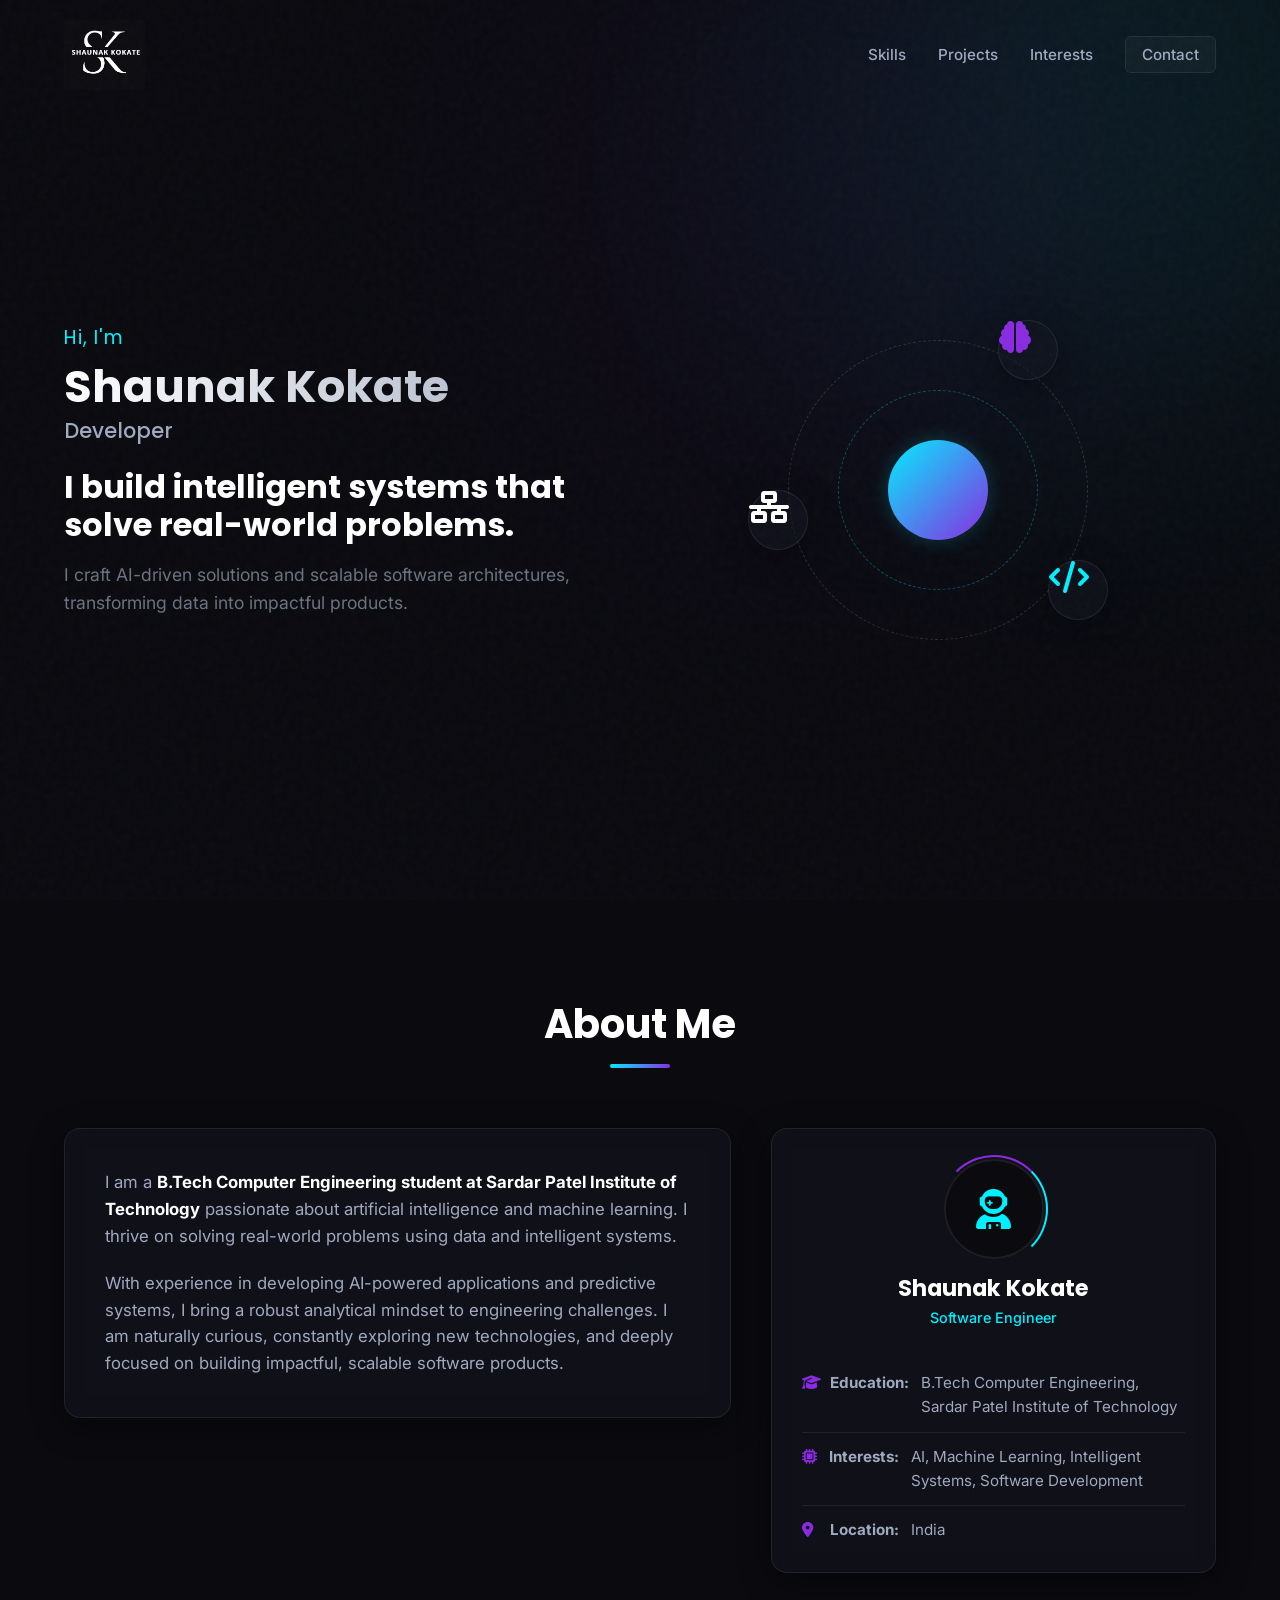
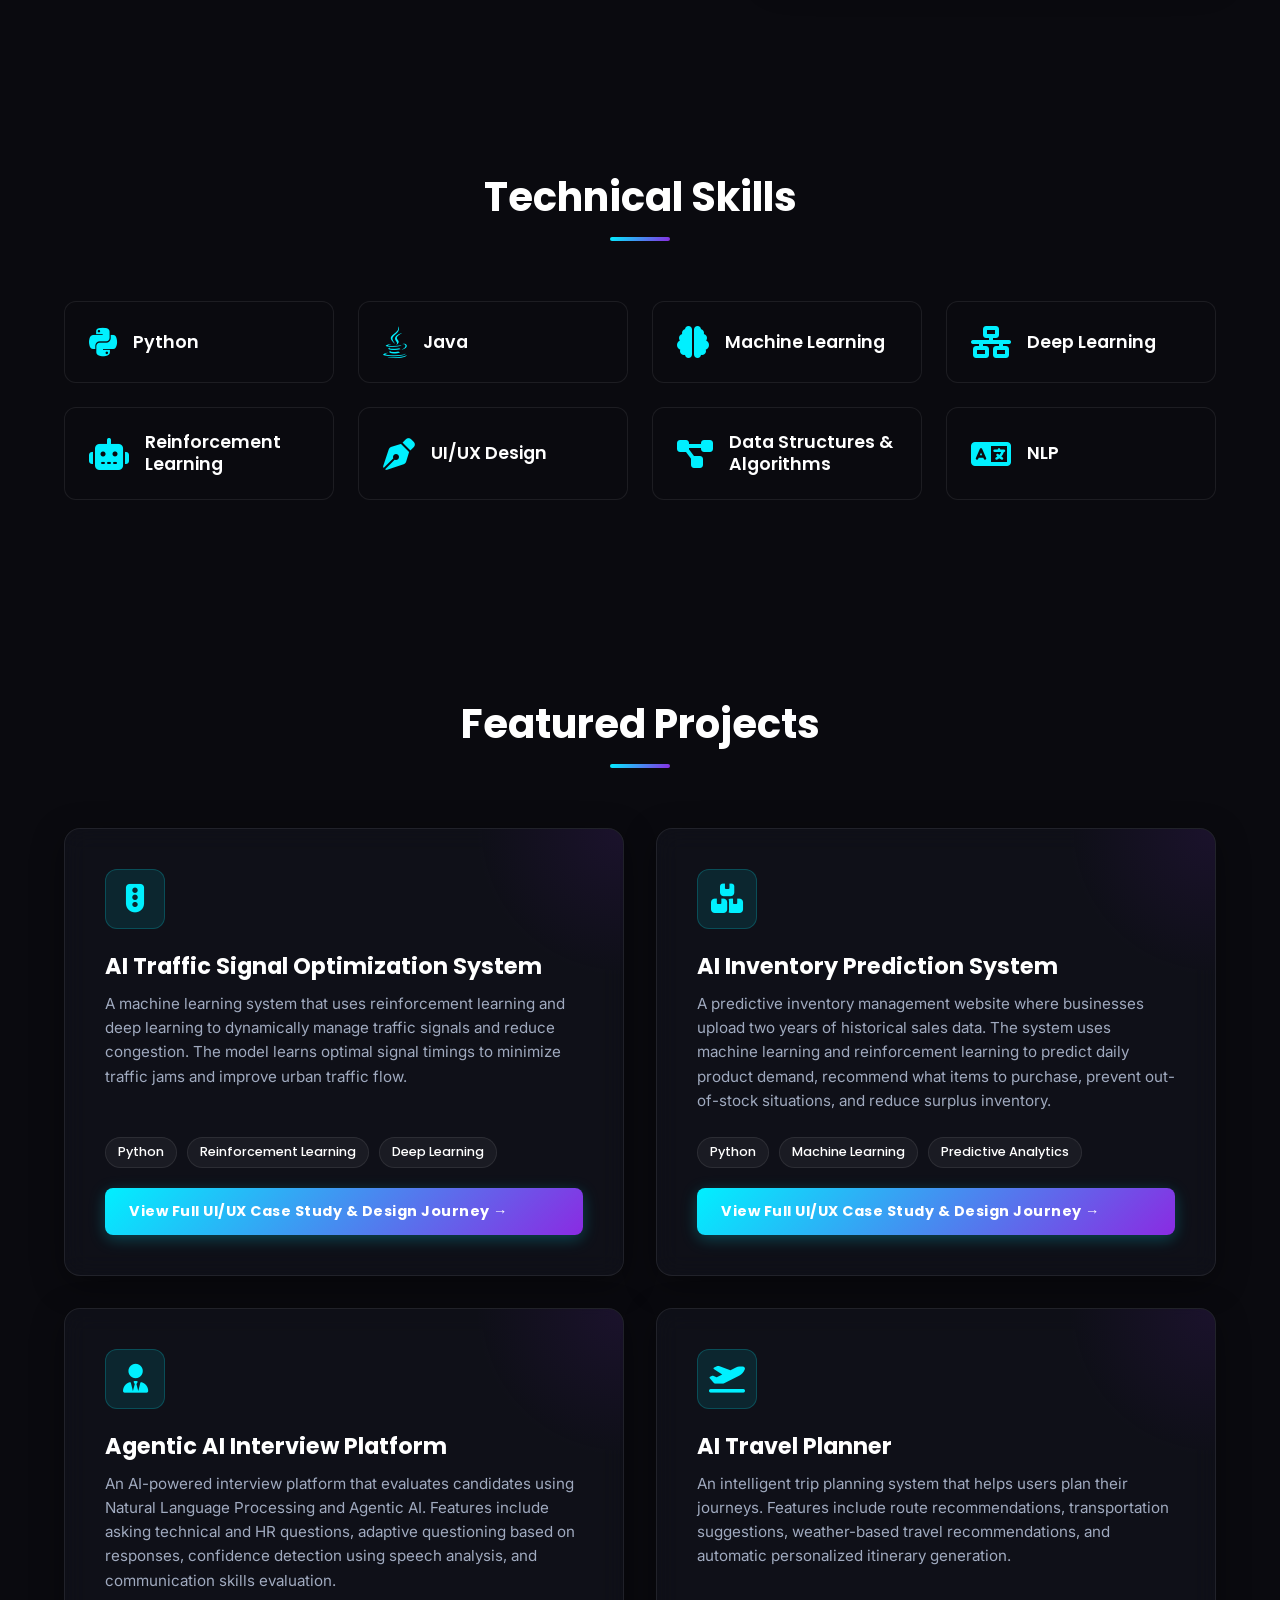
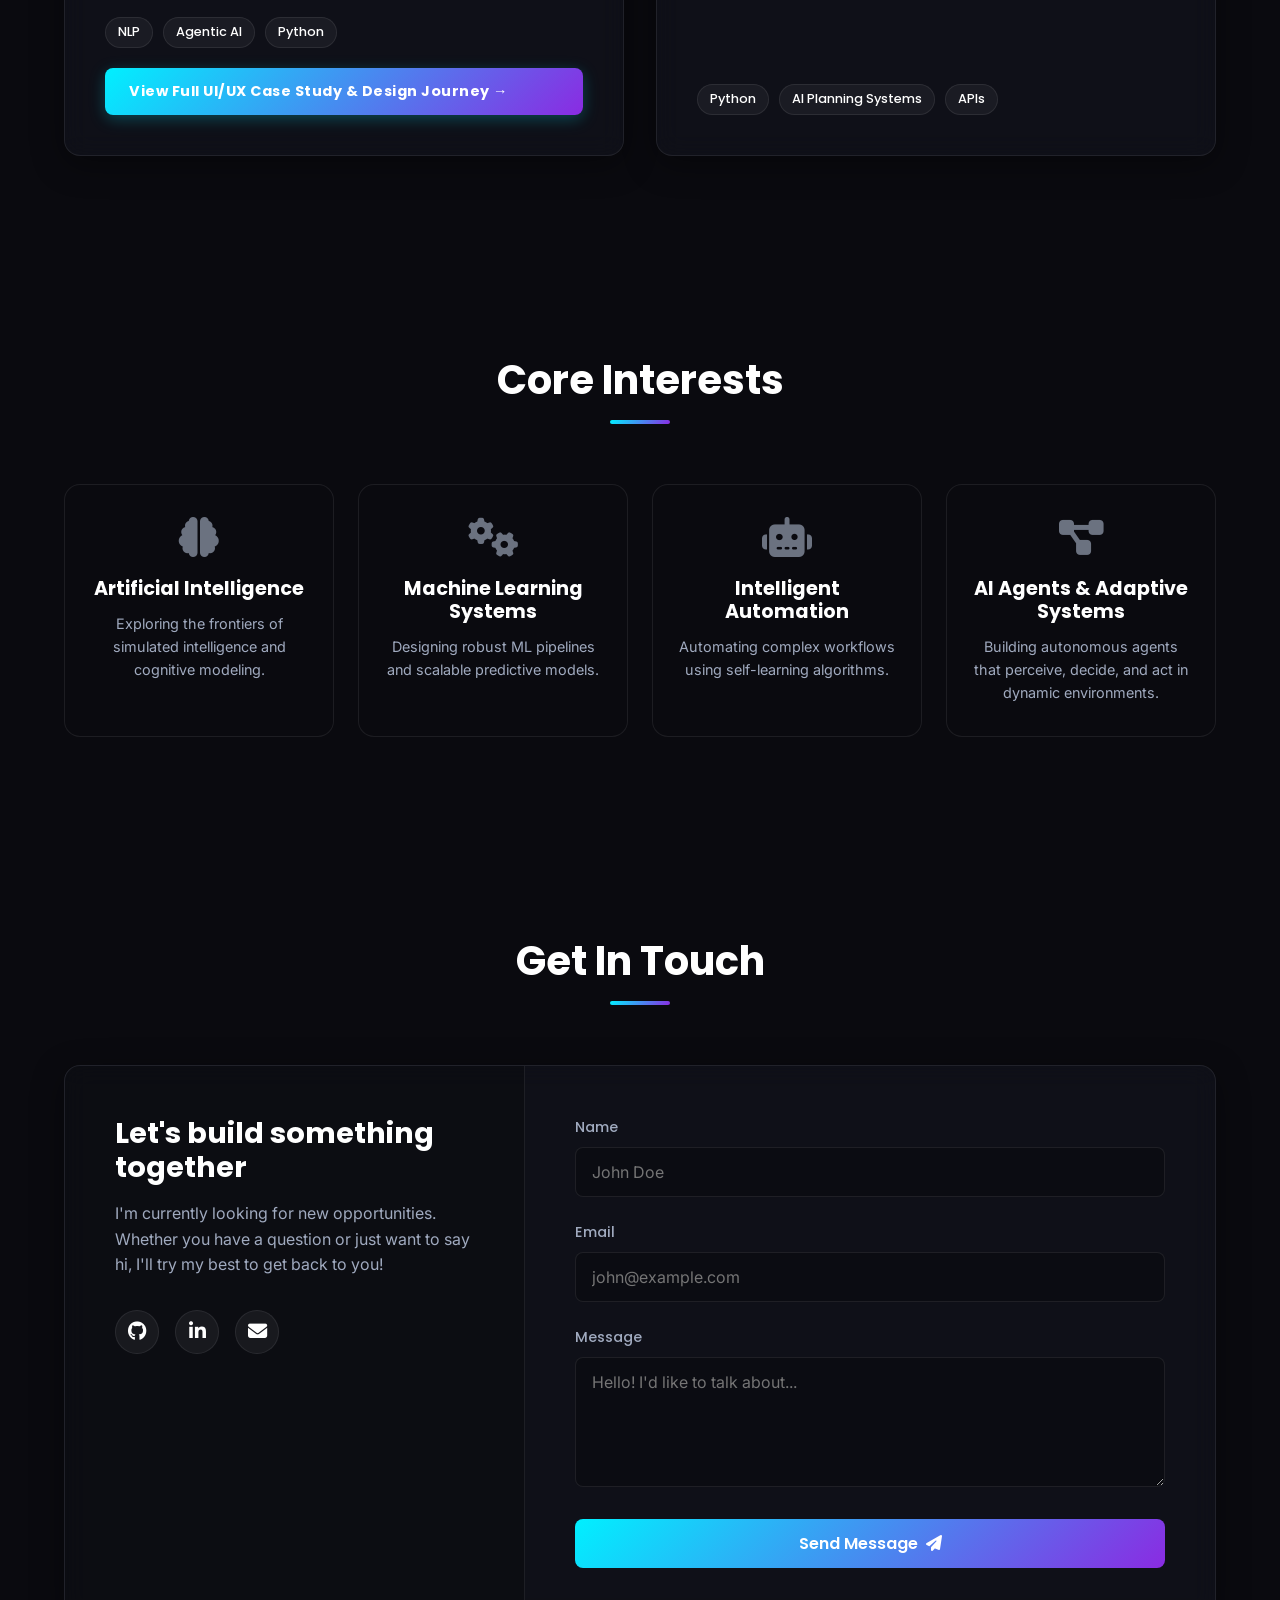
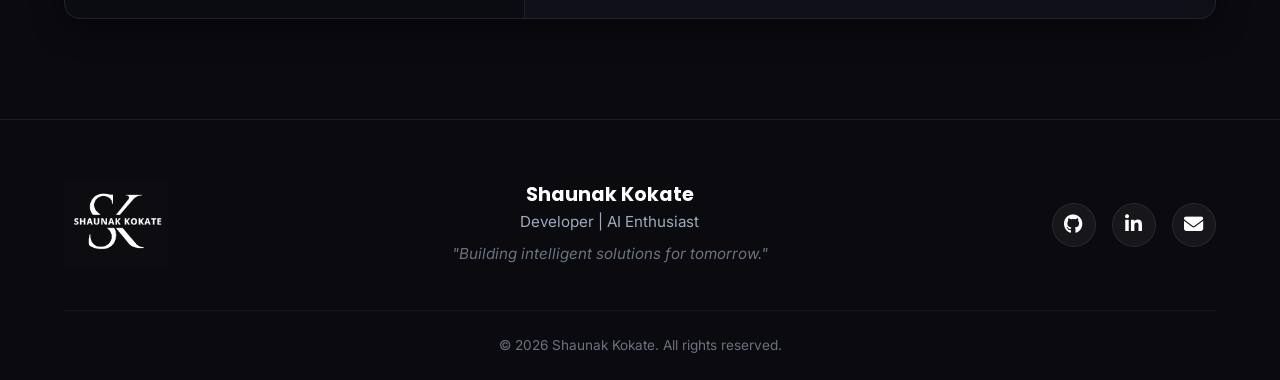
==== index.html @ 21798355 "Add files via upload" ====
<!DOCTYPE html>
<html lang="en">
<head>
    <meta charset="UTF-8">
    <meta name="viewport" content="width=device-width, initial-scale=1.0">
    <title>Home | Shaunak Kokate</title>
    <meta name="description" content="Shaunak Kokate's professional portfolio - Computer Engineering Student, AI Builder, and Software Developer.">
    <link rel="stylesheet" href="style.css">
    
    <!-- Google Fonts -->
    <link rel="preconnect" href="https://fonts.googleapis.com">
    <link rel="preconnect" href="https://fonts.gstatic.com" crossorigin>
    <link href="https://fonts.googleapis.com/css2?family=Inter:wght@300;400;500;600;700&family=Poppins:wght@500;600;700;800&display=swap" rel="stylesheet">
    
    <!-- Font Awesome for Icons -->
    <link rel="stylesheet" href="https://cdnjs.cloudflare.com/ajax/libs/font-awesome/6.4.0/css/all.min.css">
</head>
<body>
    <!-- Background Elements -->
    <div class="glow-bg glow-1"></div>
    <div class="glow-bg glow-2"></div>
    <div class="noise-overlay"></div>

    <!-- Navigation -->
    <nav class="navbar">
        <div class="nav-container">
            <a href="#home" class="logo"><img src="LOGO_FINAL .png" alt="SK Logo" class="nav-logo"></a>
            <ul class="nav-links">
                <li><a href="#skills">Skills</a></li>
                <li><a href="projects.html" data-route="projects">Projects</a></li>
                <li><a href="#interests">Interests</a></li>
                <li><a href="#contact" class="nav-btn">Contact</a></li>
            </ul>
            <div class="hamburger">
                <i class="fas fa-bars"></i>
            </div>
        </div>
    </nav>

    <!-- Main Content -->
    <main>
        <!-- Hero Section -->
        <section id="home" class="hero">
            <div class="container hero-container">
                <div class="hero-content fade-in-up">
                    <p class="greeting">Hi, I'm</p>
                    <h1 class="name">Shaunak Kokate</h1>
                    <h2 class="role">
                        Developer
                    </h2>
                    <h3 class="headline">I build intelligent systems that solve real-world problems.</h3>
                    <p class="tagline">I craft AI-driven solutions and scalable software architectures, transforming data into impactful products.</p>
                </div>
                <div class="hero-graphic fade-in-up" style="animation-delay: 0.2s;">
                    <div class="tech-sphere">
                        <div class="circle circle-1"></div>
                        <div class="circle circle-2"></div>
                        <div class="circle circle-3"></div>
                        <i class="fas fa-brain floating-icon"></i>
                        <i class="fas fa-code floating-icon code-icon"></i>
                        <i class="fas fa-network-wired floating-icon network-icon"></i>
                    </div>
                </div>
            </div>
        </section>

        <!-- About Section -->
        <section id="about" class="about section-padding">
            <div class="container">
                <div class="section-header fade-in-up">
                    <h2 class="section-title">About Me</h2>
                    <div class="underline"></div>
                </div>
                
                <div class="about-content">
                    <div class="bio card-glass fade-in-up">
                        <p>I am a <strong>B.Tech Computer Engineering student at Sardar Patel Institute of Technology</strong> passionate about artificial intelligence and machine learning. I thrive on solving real-world problems using data and intelligent systems.</p>
                        <p>With experience in developing AI-powered applications and predictive systems, I bring a robust analytical mindset to engineering challenges. I am naturally curious, constantly exploring new technologies, and deeply focused on building impactful, scalable software products.</p>
                    </div>
                    
                    <div class="profile-card card-glass fade-in-up" style="animation-delay: 0.2s;">
                        <div class="profile-header">
                            <div class="avatar-placeholder">
                                <i class="fas fa-user-astronaut"></i>
                            </div>
                            <h3>Shaunak Kokate</h3>
                            <p class="sub-text">Software Engineer</p>
                        </div>
                        <ul class="profile-details">
                            <li><i class="fas fa-graduation-cap"></i> <strong>Education:</strong> B.Tech Computer Engineering, Sardar Patel Institute of Technology</li>
                            <li><i class="fas fa-microchip"></i> <strong>Interests:</strong> AI, Machine Learning, Intelligent Systems, Software Development</li>
                            <li><i class="fas fa-map-marker-alt"></i> <strong>Location:</strong> India</li>
                        </ul>
                    </div>
                </div>
            </div>
        </section>

        <!-- Skills Section -->
        <section id="skills" class="skills section-padding">
            <div class="container">
                <div class="section-header fade-in-up">
                    <h2 class="section-title">Technical Skills</h2>
                    <div class="underline"></div>
                </div>

                <div class="skills-grid">
                    <div class="skill-card fade-in-up" style="animation-delay: 0.1s;">
                        <i class="fab fa-python skill-icon"></i>
                        <h4>Python</h4>
                    </div>
                    <div class="skill-card fade-in-up" style="animation-delay: 0.2s;">
                        <i class="fab fa-java skill-icon"></i>
                        <h4>Java</h4>
                    </div>
                    <div class="skill-card fade-in-up" style="animation-delay: 0.3s;">
                        <i class="fas fa-brain skill-icon"></i>
                        <h4>Machine Learning</h4>
                    </div>
                    <div class="skill-card fade-in-up" style="animation-delay: 0.4s;">
                        <i class="fas fa-network-wired skill-icon"></i>
                        <h4>Deep Learning</h4>
                    </div>
                    <div class="skill-card fade-in-up" style="animation-delay: 0.5s;">
                        <i class="fas fa-robot skill-icon"></i>
                        <h4>Reinforcement Learning</h4>
                    </div>
                    <div class="skill-card fade-in-up" style="animation-delay: 0.6s;">
                        <i class="fas fa-pen-nib skill-icon"></i>
                        <h4>UI/UX Design</h4>
                    </div>
                    <div class="skill-card fade-in-up" style="animation-delay: 0.7s;">
                        <i class="fas fa-project-diagram skill-icon"></i>
                        <h4>Data Structures & Algorithms</h4>
                    </div>
                    <div class="skill-card fade-in-up" style="animation-delay: 0.8s;">
                        <i class="fas fa-language skill-icon"></i>
                        <h4>NLP</h4>
                    </div>
                </div>
            </div>
        </section>

        <!-- Projects Section -->
        <section id="projects" class="projects section-padding">
            <div class="container">
                <div class="section-header fade-in-up">
                    <h2 class="section-title">Featured Projects</h2>
                    <div class="underline"></div>
                </div>

                <div class="projects-grid">
                    <!-- Project 1 -->
                    <div class="project-card card-glass fade-in-up">
                        <div class="project-icon">
                            <i class="fas fa-traffic-light"></i>
                        </div>
                        <div class="project-content">
                            <h3>AI Traffic Signal Optimization System</h3>
                            <p>A machine learning system that uses reinforcement learning and deep learning to dynamically manage traffic signals and reduce congestion. The model learns optimal signal timings to minimize traffic jams and improve urban traffic flow.</p>
                            <div class="tech-tags">
                                <span>Python</span>
                                <span>Reinforcement Learning</span>
                                <span>Deep Learning</span>
                            </div>
                            <a href="traffic-case-study.html" class="project-case-study-btn">View Full UI/UX Case Study & Design Journey →</a>
                        </div>
                    </div>

                    <!-- Project 2 -->
                    <div class="project-card card-glass fade-in-up" style="animation-delay: 0.2s;">
                        <div class="project-icon">
                            <i class="fas fa-boxes"></i>
                        </div>
                        <div class="project-content">
                            <h3>AI Inventory Prediction System</h3>
                            <p>A predictive inventory management website where businesses upload two years of historical sales data. The system uses machine learning and reinforcement learning to predict daily product demand, recommend what items to purchase, prevent out-of-stock situations, and reduce surplus inventory.</p>
                            <div class="tech-tags">
                                <span>Python</span>
                                <span>Machine Learning</span>
                                <span>Predictive Analytics</span>
                            </div>
                            <a href="inventory-case-study.html" class="project-case-study-btn">View Full UI/UX Case Study & Design Journey →</a>
                        </div>
                    </div>

                    <!-- Project 3 -->
                    <div class="project-card card-glass fade-in-up">
                        <div class="project-icon">
                            <i class="fas fa-user-tie"></i>
                        </div>
                        <div class="project-content">
                            <h3>Agentic AI Interview Platform</h3>
                            <p>An AI-powered interview platform that evaluates candidates using Natural Language Processing and Agentic AI. Features include asking technical and HR questions, adaptive questioning based on responses, confidence detection using speech analysis, and communication skills evaluation.</p>
                            <div class="tech-tags">
                                <span>NLP</span>
                                <span>Agentic AI</span>
                                <span>Python</span>
                            </div>
                            <a href="interview-case-study.html" class="project-case-study-btn">View Full UI/UX Case Study & Design Journey →</a>
                        </div>
                    </div>

                    <!-- Project 4 -->
                    <div class="project-card card-glass fade-in-up" style="animation-delay: 0.2s;">
                        <div class="project-icon">
                            <i class="fas fa-plane-departure"></i>
                        </div>
                        <div class="project-content">
                            <h3>AI Travel Planner</h3>
                            <p>An intelligent trip planning system that helps users plan their journeys. Features include route recommendations, transportation suggestions, weather-based travel recommendations, and automatic personalized itinerary generation.</p>
                            <div class="tech-tags">
                                <span>Python</span>
                                <span>AI Planning Systems</span>
                                <span>APIs</span>
                            </div>
                        </div>
                    </div>
                </div>
            </div>
        </section>

        <!-- Experience / Interests Section -->
        <section id="interests" class="interests section-padding">
            <div class="container">
                <div class="section-header fade-in-up">
                    <h2 class="section-title">Core Interests</h2>
                    <div class="underline"></div>
                </div>

                <div class="interests-grid">
                    <div class="interest-card fade-in-up">
                        <div class="interest-bg"></div>
                        <i class="fas fa-brain"></i>
                        <h3>Artificial Intelligence</h3>
                        <p>Exploring the frontiers of simulated intelligence and cognitive modeling.</p>
                    </div>
                    <div class="interest-card fade-in-up" style="animation-delay: 0.15s;">
                        <div class="interest-bg"></div>
                        <i class="fas fa-cogs"></i>
                        <h3>Machine Learning Systems</h3>
                        <p>Designing robust ML pipelines and scalable predictive models.</p>
                    </div>
                    <div class="interest-card fade-in-up" style="animation-delay: 0.3s;">
                        <div class="interest-bg"></div>
                        <i class="fas fa-robot"></i>
                        <h3>Intelligent Automation</h3>
                        <p>Automating complex workflows using self-learning algorithms.</p>
                    </div>
                    <div class="interest-card fade-in-up" style="animation-delay: 0.45s;">
                        <div class="interest-bg"></div>
                        <i class="fas fa-project-diagram"></i>
                        <h3>AI Agents & Adaptive Systems</h3>
                        <p>Building autonomous agents that perceive, decide, and act in dynamic environments.</p>
                    </div>
                </div>
            </div>
        </section>

        <!-- Contact Section -->
        <section id="contact" class="contact section-padding">
            <div class="container">
                <div class="section-header fade-in-up">
                    <h2 class="section-title">Get In Touch</h2>
                    <div class="underline"></div>
                </div>

                <div class="contact-container card-glass fade-in-up">
                    <div class="contact-info">
                        <h3>Let's build something together</h3>
                        <p>I'm currently looking for new opportunities. Whether you have a question or just want to say hi, I'll try my best to get back to you!</p>
                        
                        <div class="social-links">
                            <a href="#" target="_blank" class="social-icon" aria-label="GitHub"><i class="fab fa-github"></i></a>
                            <a href="#" target="_blank" class="social-icon" aria-label="LinkedIn"><i class="fab fa-linkedin-in"></i></a>
                            <a href="mailto:contact@example.com" class="social-icon" aria-label="Email"><i class="fas fa-envelope"></i></a>
                        </div>
                    </div>

                    <form class="contact-form" id="contactForm">
                        <div class="form-group">
                            <label for="name">Name</label>
                            <input type="text" id="name" required placeholder="John Doe">
                        </div>
                        <div class="form-group">
                            <label for="email">Email</label>
                            <input type="email" id="email" required placeholder="john@example.com">
                        </div>
                        <div class="form-group">
                            <label for="message">Message</label>
                            <textarea id="message" rows="5" required placeholder="Hello! I'd like to talk about..."></textarea>
                        </div>
                        <button type="submit" class="btn btn-primary submit-btn">
                            <span>Send Message</span>
                            <i class="fas fa-paper-plane"></i>
                        </button>
                    </form>
                </div>
            </div>
        </section>
    </main>

    <!-- Footer -->
    <footer>
        <div class="container footer-container">
            <div class="footer-content">
                <a href="#home" class="logo"><img src="LOGO_FINAL .png" alt="SK Logo" class="footer-logo"></a>
                <div class="footer-info">
                    <h4>Shaunak Kokate</h4>
                    <p>Developer | AI Enthusiast</p>
                    <p class="footer-quote">"Building intelligent solutions for tomorrow."</p>
                </div>
                <div class="social-links">
                    <a href="#" target="_blank" class="social-icon" aria-label="GitHub"><i class="fab fa-github"></i></a>
                    <a href="#" target="_blank" class="social-icon" aria-label="LinkedIn"><i class="fab fa-linkedin-in"></i></a>
                    <a href="mailto:contact@example.com" class="social-icon" aria-label="Email"><i class="fas fa-envelope"></i></a>
                </div>
            </div>
            <div class="footer-bottom">
                <p>&copy; <span id="year"></span> Shaunak Kokate. All rights reserved.</p>
            </div>
        </div>
    </footer>

    <!-- Scripts -->
    <script src="script.js"></script>
</body>
</html>
---- style.css ----
/* ==========================================================================
   CSS Variables & Theme Setup
   ========================================================================== */
:root {
    /* Color Palette - Dark Theme with Electric Blue/Violet Accents */
    --bg-main: #0a0a0f;
    --bg-secondary: #0a0a0f;
    --bg-tertiary: rgba(25, 27, 42, 0.7);
    
    --accent-blue: #00f0ff;
    --accent-violet: #8a2be2;
    --accent-gradient: linear-gradient(135deg, var(--accent-blue), var(--accent-violet));
    
    --text-primary: #ffffff;
    --text-secondary: #a0aabf;
    --text-muted: #6b7280;
    
    --glass-bg: rgba(19, 20, 31, 0.6);
    --glass-border: rgba(255, 255, 255, 0.08);
    
    /* Typography */
    --font-heading: 'Poppins', sans-serif;
    --font-body: 'Inter', sans-serif;
    
    /* Spacing */
    --section-padding: 100px 0;
    
    /* Transitions */
    --transition-fast: 0.2s ease;
    --transition-normal: 0.3s ease;
    --transition-slow: 0.5s ease;
    
    /* Shadows */
    --shadow-glow: 0 0 20px rgba(0, 240, 255, 0.2);
    --shadow-glass: 0 8px 32px 0 rgba(0, 0, 0, 0.37);
}

/* ==========================================================================
   Reset & Base Styles
   ========================================================================== */
* {
    margin: 0;
    padding: 0;
    box-sizing: border-box;
}

html {
    scroll-behavior: smooth;
    scroll-padding-top: 80px; /* For fixed navbar */
}

body {
    font-family: var(--font-body);
    background-color: var(--bg-main);
    color: var(--text-primary);
    line-height: 1.6;
    overflow-x: hidden;
    position: relative;
}

h1, h2, h3, h4, h5, h6 {
    font-family: var(--font-heading);
    font-weight: 700;
    line-height: 1.2;
}

a {
    text-decoration: none;
    color: inherit;
    transition: var(--transition-normal);
}

ul {
    list-style: none;
}

.container {
    max-width: 1200px;
    margin: 0 auto;
    padding: 0 24px;
}

.section-padding {
    padding: var(--section-padding);
}

img {
    max-width: 100%;
    height: auto;
}

/* ==========================================================================
   Background Effects
   ========================================================================== */
.glow-bg {
    position: absolute;
    width: 500px;
    height: 500px;
    border-radius: 50%;
    filter: blur(160px);
    z-index: -1;
    opacity: 0.12;
    pointer-events: none;
}

.glow-1 {
    top: -150px;
    right: -100px;
    background: var(--accent-blue);
}

.glow-2 {
    top: -50px;
    right: 200px;
    background: var(--accent-violet);
    opacity: 0.08;
}

.noise-overlay {
    position: fixed;
    top: 0;
    left: 0;
    width: 100vw;
    height: 100vh;
    pointer-events: none;
    z-index: 9999;
    opacity: 0.03;
    background: url('data:image/svg+xml;utf8,%3Csvg viewBox="0 0 200 200" xmlns="http://www.w3.org/2000/svg"%3E%3Cfilter id="noiseFilter"%3E%3CfeTurbulence type="fractalNoise" baseFrequency="0.65" numOctaves="3" stitchTiles="stitch"/%3E%3C/filter%3E%3Crect width="100%25" height="100%25" filter="url(%23noiseFilter)"/%3E%3C/svg%3E');
}

/* ==========================================================================
   Utility Classes
   ========================================================================== */
.text-gradient {
    background: var(--accent-gradient);
    -webkit-background-clip: text;
    -webkit-text-fill-color: transparent;
    background-clip: text;
    color: transparent;
}

.card-glass {
    background: var(--glass-bg);
    backdrop-filter: blur(12px);
    -webkit-backdrop-filter: blur(12px);
    border: 1px solid var(--glass-border);
    border-radius: 16px;
    box-shadow: var(--shadow-glass);
}

.btn {
    display: inline-flex;
    align-items: center;
    justify-content: center;
    gap: 8px;
    padding: 12px 28px;
    border-radius: 8px;
    font-family: var(--font-heading);
    font-weight: 600;
    font-size: 1rem;
    cursor: pointer;
    transition: var(--transition-normal);
    border: none;
    outline: none;
}

.btn-primary {
    background: var(--accent-gradient);
    color: #fff;
    position: relative;
    z-index: 1;
    overflow: hidden;
}

.btn-primary::before {
    content: '';
    position: absolute;
    top: 0; left: 0; right: 0; bottom: 0;
    background: linear-gradient(135deg, var(--accent-violet), var(--accent-blue));
    z-index: -1;
    transition: opacity var(--transition-normal);
    opacity: 0;
}

.btn-primary:hover::before {
    opacity: 1;
}

.btn-primary:hover {
    box-shadow: var(--shadow-glow);
    transform: translateY(-2px);
}

.btn-outline {
    background: transparent;
    color: var(--text-primary);
    border: 1px solid var(--glass-border);
    position: relative;
    overflow: hidden;
}

.btn-outline::before {
    content: '';
    position: absolute;
    inset: 0;
    background: var(--glass-border);
    opacity: 0;
    transition: opacity var(--transition-normal);
}

.btn-outline:hover::before {
    opacity: 1;
}

.btn-outline:hover {
    border-color: rgba(255, 255, 255, 0.2);
    transform: translateY(-2px);
}

.section-header {
    margin-bottom: 60px;
    text-align: center;
}

.section-title {
    font-size: 2.5rem;
    margin-bottom: 16px;
    display: inline-block;
}

.underline {
    height: 4px;
    width: 60px;
    background: var(--accent-gradient);
    margin: 0 auto;
    border-radius: 2px;
}

/* Animations */
.fade-in-up {
    opacity: 0;
    transform: translateY(30px);
    transition: opacity 0.8s cubic-bezier(0.165, 0.84, 0.44, 1), 
                transform 0.8s cubic-bezier(0.165, 0.84, 0.44, 1);
}

.fade-in-up.visible {
    opacity: 1;
    transform: translateY(0);
}

/* ==========================================================================
   Navigation
   ========================================================================== */
.navbar {
    position: fixed;
    top: 0;
    width: 100%;
    z-index: 1000;
    padding: 20px 0;
    transition: all var(--transition-normal);
}

.navbar.scrolled {
    padding: 15px 0;
    background: rgba(10, 10, 15, 0.85);
    backdrop-filter: blur(16px);
    -webkit-backdrop-filter: blur(16px);
    border-bottom: 1px solid var(--glass-border);
}

.nav-container {
    max-width: 1200px;
    margin: 0 auto;
    padding: 0 24px;
    display: flex;
    justify-content: space-between;
    align-items: center;
}

.logo {
    font-family: var(--font-heading);
    font-size: 1.8rem;
    font-weight: 800;
    letter-spacing: -1px;
    display: flex;
    align-items: center;
}

.logo span {
    color: var(--accent-blue);
}

.nav-logo {
    height: 70px;
    width: auto;
    object-fit: contain;
}

.footer-logo {
    height: 90px;
    width: auto;
    object-fit: contain;
}

.nav-links {
    display: flex;
    align-items: center;
    gap: 32px;
}

.nav-links a {
    font-size: 0.95rem;
    font-weight: 500;
    color: var(--text-secondary);
    position: relative;
}

.nav-links a:hover, 
.nav-links a.active {
    color: var(--text-primary);
}

.nav-links a:not(.nav-btn)::after {
    content: '';
    position: absolute;
    width: 0;
    height: 2px;
    bottom: -6px;
    left: 0;
    background: var(--accent-gradient);
    transition: width var(--transition-normal);
}

.nav-links a:not(.nav-btn):hover::after,
.nav-links a.active:not(.nav-btn)::after {
    width: 100%;
}

.nav-btn {
    padding: 8px 16px;
    border: 1px solid var(--glass-border);
    border-radius: 6px;
    background: rgba(255, 255, 255, 0.03);
}

.nav-btn:hover {
    background: rgba(255, 255, 255, 0.08);
    border-color: rgba(255, 255, 255, 0.2);
}

.hamburger {
    display: none;
    font-size: 1.5rem;
    cursor: pointer;
    color: var(--text-primary);
}

/* ==========================================================================
   Hero Section
   ========================================================================== */
.hero {
    min-height: 100vh;
    display: flex;
    align-items: center;
    padding-top: 80px;
    position: relative;
    overflow: hidden;
}

.hero-container {
    display: grid;
    grid-template-columns: 1fr 1fr;
    gap: 40px;
    align-items: center;
}

.greeting {
    font-family: var(--font-heading);
    font-size: 1.2rem;
    color: var(--accent-blue);
    margin-bottom: 8px;
    letter-spacing: 1px;
}

.name {
    font-size: clamp(2rem, 3.5vw, 3rem);
    margin-bottom: 8px;
    line-height: 1.1;
    background: linear-gradient(to right, #ffffff, #a0aabf);
    -webkit-background-clip: text;
    -webkit-text-fill-color: transparent;
}

.role {
    font-size: clamp(1rem, 2vw, 1.3rem);
    color: var(--text-secondary);
    font-weight: 500;
    margin-bottom: 24px;
    display: flex;
    flex-wrap: wrap;
    align-items: center;
    gap: 8px;
}

.divider {
    color: rgba(255, 255, 255, 0.2);
}

.headline {
    font-size: clamp(1.5rem, 3vw, 2rem);
    margin-bottom: 16px;
    color: var(--text-primary);
    max-width: 600px;
}

.tagline {
    font-size: 1.1rem;
    color: var(--text-muted);
    margin-bottom: 40px;
    max-width: 550px;
}

.hero-buttons {
    display: flex;
    gap: 16px;
}

.hero-graphic {
    position: relative;
    height: 500px;
    display: flex;
    justify-content: center;
    align-items: center;
}

.tech-sphere {
    position: relative;
    width: 300px;
    height: 300px;
    display: flex;
    justify-content: center;
    align-items: center;
}

.circle {
    position: absolute;
    border-radius: 50%;
    border: 1px dashed rgba(255, 255, 255, 0.15);
}

.circle-1 {
    width: 300px;
    height: 300px;
    animation: rotate 30s linear infinite;
}

.circle-2 {
    width: 200px;
    height: 200px;
    border-color: rgba(0, 240, 255, 0.3);
    animation: rotate-reverse 20s linear infinite;
}

.circle-3 {
    width: 100px;
    height: 100px;
    background: var(--accent-gradient);
    border: none;
    box-shadow: var(--shadow-glow);
    animation: pulse 4s ease-in-out infinite;
}

.floating-icon {
    position: absolute;
    font-size: 2rem;
    color: #fff;
    background: var(--glass-bg);
    border: 1px solid var(--glass-border);
    width: 60px;
    height: 60px;
    border-radius: 50%;
    display: flex;
    justify-content: center;
    align-items: center;
    box-shadow: var(--shadow-glass);
}

.fa-brain.floating-icon {
    top: -20px;
    right: 30px;
    color: var(--accent-violet);
    animation: float 6s ease-in-out infinite;
}

.code-icon {
    bottom: 20px;
    right: -20px;
    color: var(--accent-blue);
    animation: float 5s ease-in-out infinite 1s;
}

.network-icon {
    top: 50%;
    left: -40px;
    color: #fff;
    animation: float 7s ease-in-out infinite 2s;
}

@keyframes rotate {
    0% { transform: rotate(0deg); }
    100% { transform: rotate(360deg); }
}

@keyframes rotate-reverse {
    0% { transform: rotate(360deg); }
    100% { transform: rotate(0deg); }
}

@keyframes pulse {
    0%, 100% { transform: scale(1); opacity: 0.8; }
    50% { transform: scale(1.1); opacity: 1; }
}

@keyframes float {
    0%, 100% { transform: translateY(0px); }
    50% { transform: translateY(-15px); }
}

/* ==========================================================================
   About Section
   ========================================================================== */
.about-content {
    display: grid;
    grid-template-columns: 3fr 2fr;
    gap: 40px;
    align-items: start;
}

.bio {
    padding: 40px;
}

.bio p {
    margin-bottom: 20px;
    font-size: 1.05rem;
    color: var(--text-secondary);
}

.bio p:last-child {
    margin-bottom: 0;
}

.bio strong {
    color: var(--text-primary);
}

.profile-card {
    padding: 30px;
    text-align: center;
}

.profile-header {
    margin-bottom: 30px;
}

.avatar-placeholder {
    width: 100px;
    height: 100px;
    border-radius: 50%;
    background: var(--bg-secondary);
    border: 2px solid var(--glass-border);
    margin: 0 auto 16px;
    display: flex;
    justify-content: center;
    align-items: center;
    font-size: 2.5rem;
    color: var(--accent-blue);
    position: relative;
}

.avatar-placeholder::after {
    content: '';
    position: absolute;
    inset: -6px;
    border-radius: 50%;
    border: 2px solid transparent;
    border-top-color: var(--accent-violet);
    border-right-color: var(--accent-blue);
    animation: rotate 4s linear infinite;
}

.profile-header h3 {
    font-size: 1.4rem;
    margin-bottom: 4px;
}

.sub-text {
    color: var(--accent-blue);
    font-size: 0.9rem;
    font-weight: 500;
}

.profile-details {
    text-align: left;
}

.profile-details li {
    padding: 12px 0;
    border-bottom: 1px solid var(--glass-border);
    font-size: 0.95rem;
    color: var(--text-secondary);
    display: flex;
    align-items: flex-start;
    gap: 12px;
}

.profile-details li:last-child {
    border-bottom: none;
    padding-bottom: 0;
}

.profile-details i {
    color: var(--accent-violet);
    margin-top: 4px;
    width: 16px;
}

/* ==========================================================================
   Skills Section
   ========================================================================== */
.skills-grid {
    display: grid;
    grid-template-columns: repeat(auto-fill, minmax(250px, 1fr));
    gap: 24px;
}

.skill-card {
    background: var(--bg-secondary);
    border: 1px solid var(--glass-border);
    border-radius: 12px;
    padding: 24px;
    display: flex;
    align-items: center;
    gap: 16px;
    transition: all var(--transition-normal);
    position: relative;
    overflow: hidden;
}

.skill-card::before {
    content: '';
    position: absolute;
    top: 0; left: 0; width: 4px; height: 100%;
    background: var(--accent-gradient);
    transform: scaleY(0);
    transition: transform var(--transition-normal);
    transform-origin: bottom;
}

.skill-card:hover {
    transform: translateY(-5px);
    box-shadow: var(--shadow-glass);
    border-color: rgba(255, 255, 255, 0.15);
    background: rgba(30, 32, 48, 0.8);
}

.skill-card:hover::before {
    transform: scaleY(1);
    transform-origin: top;
}

.skill-icon {
    font-size: 2rem;
    color: var(--accent-blue);
    transition: transform var(--transition-normal);
}

.skill-card:hover .skill-icon {
    transform: scale(1.1);
    color: #fff;
    text-shadow: 0 0 10px var(--accent-blue);
}

.skill-card h4 {
    font-size: 1.1rem;
    font-weight: 600;
    color: var(--text-primary);
}

/* ==========================================================================
   Projects Section
   ========================================================================== */
.projects-grid {
    display: grid;
    grid-template-columns: repeat(auto-fill, minmax(400px, 1fr));
    gap: 32px;
}

.project-card {
    padding: 40px;
    display: flex;
    flex-direction: column;
    height: 100%;
    transition: transform var(--transition-normal), border-color var(--transition-normal);
    position: relative;
    overflow: hidden;
}

.project-card:hover {
    transform: translateY(-8px);
    border-color: rgba(0, 240, 255, 0.3);
}

.project-card::after {
    content: '';
    position: absolute;
    top: 0; right: 0;
    width: 150px; height: 150px;
    background: radial-gradient(circle at top right, rgba(138, 43, 226, 0.1), transparent 70%);
    pointer-events: none;
}

.project-icon {
    width: 60px;
    height: 60px;
    background: rgba(0, 240, 255, 0.1);
    border-radius: 12px;
    display: flex;
    justify-content: center;
    align-items: center;
    font-size: 1.8rem;
    color: var(--accent-blue);
    margin-bottom: 24px;
    border: 1px solid rgba(0, 240, 255, 0.2);
    transition: all var(--transition-normal);
}

.project-card:hover .project-icon {
    background: var(--accent-gradient);
    color: #fff;
    border-color: transparent;
    box-shadow: var(--shadow-glow);
}

.project-content {
    flex-grow: 1;
    display: flex;
    flex-direction: column;
}

.project-content h3 {
    font-size: 1.4rem;
    margin-bottom: 12px;
    transition: color var(--transition-normal);
}

.project-card:hover .project-content h3 {
    color: var(--accent-blue);
}

.project-content p {
    color: var(--text-secondary);
    font-size: 0.95rem;
    margin-bottom: 24px;
    flex-grow: 1;
}

.tech-tags {
    display: flex;
    flex-wrap: wrap;
    gap: 10px;
}

.tech-tags span {
    font-size: 0.8rem;
    font-family: var(--font-heading);
    font-weight: 500;
    padding: 4px 12px;
    border-radius: 20px;
    background: rgba(255, 255, 255, 0.05);
    border: 1px solid var(--glass-border);
    color: var(--text-primary);
    transition: background var(--transition-fast);
}

.project-card:hover .tech-tags span {
    background: rgba(255, 255, 255, 0.1);
}

.project-case-study-btn {
    display: inline-block;
    margin-top: 20px;
    padding: 12px 24px;
    background: var(--accent-gradient);
    color: white;
    font-family: var(--font-heading);
    font-weight: 700;
    font-size: 0.9rem;
    border-radius: 8px;
    transition: all var(--transition-normal);
    box-shadow: 0 4px 16px rgba(0, 240, 255, 0.25);
    letter-spacing: 0.5px;
}

.project-case-study-btn:hover {
    transform: translateY(-2px);
    box-shadow: 0 8px 24px rgba(0, 240, 255, 0.4);
}

/* ==========================================================================
   Interests Section
   ========================================================================== */
.interests-grid {
    display: grid;
    grid-template-columns: repeat(auto-fill, minmax(260px, 1fr));
    gap: 24px;
}

.interest-card {
    background: var(--bg-secondary);
    border: 1px solid var(--glass-border);
    border-radius: 16px;
    padding: 32px 24px;
    text-align: center;
    position: relative;
    overflow: hidden;
    transition: transform var(--transition-normal);
    z-index: 1;
}

.interest-bg {
    position: absolute;
    inset: 0;
    background: linear-gradient(180deg, rgba(138, 43, 226, 0.05) 0%, transparent 100%);
    opacity: 0;
    transition: opacity var(--transition-normal);
    z-index: -1;
}

.interest-card:hover {
    transform: translateY(-5px);
    border-color: rgba(255, 255, 255, 0.15);
}

.interest-card:hover .interest-bg {
    opacity: 1;
}

.interest-card i {
    font-size: 2.5rem;
    color: var(--text-muted);
    margin-bottom: 20px;
    transition: color var(--transition-normal), transform var(--transition-normal);
    display: inline-block;
}

.interest-card:hover i {
    color: var(--accent-violet);
    transform: scale(1.1);
}

.interest-card h3 {
    font-size: 1.2rem;
    margin-bottom: 12px;
}

.interest-card p {
    font-size: 0.9rem;
    color: var(--text-secondary);
}

/* ==========================================================================
   Contact Section
   ========================================================================== */
.contact-container {
    display: grid;
    grid-template-columns: 1fr 1.5fr;
    gap: 0;
    overflow: hidden;
}

.contact-info {
    padding: 50px;
    background: rgba(0, 0, 0, 0.2);
    border-right: 1px solid var(--glass-border);
}

.contact-info h3 {
    font-size: 1.8rem;
    margin-bottom: 16px;
}

.contact-info p {
    color: var(--text-secondary);
    margin-bottom: 32px;
}

.social-links {
    display: flex;
    gap: 16px;
}

.social-icon {
    width: 44px;
    height: 44px;
    border-radius: 50%;
    background: rgba(255, 255, 255, 0.05);
    border: 1px solid var(--glass-border);
    display: flex;
    justify-content: center;
    align-items: center;
    font-size: 1.2rem;
    color: var(--text-primary);
    transition: all var(--transition-normal);
}

.social-icon:hover {
    background: var(--accent-gradient);
    color: #fff;
    border-color: transparent;
    transform: translateY(-3px);
    box-shadow: var(--shadow-glow);
}

.contact-form {
    padding: 50px;
}

.form-group {
    margin-bottom: 24px;
}

.form-group label {
    display: block;
    font-family: var(--font-heading);
    font-size: 0.9rem;
    font-weight: 500;
    margin-bottom: 8px;
    color: var(--text-secondary);
}

.form-group input,
.form-group textarea {
    width: 100%;
    background: rgba(0, 0, 0, 0.2);
    border: 1px solid var(--glass-border);
    border-radius: 8px;
    padding: 14px 16px;
    color: var(--text-primary);
    font-family: var(--font-body);
    font-size: 1rem;
    transition: all var(--transition-normal);
}

.form-group input:focus,
.form-group textarea:focus {
    outline: none;
    border-color: var(--accent-blue);
    background: rgba(0, 0, 0, 0.4);
    box-shadow: 0 0 0 3px rgba(0, 240, 255, 0.1);
}

.form-group textarea {
    resize: vertical;
    min-height: 120px;
}

.submit-btn {
    width: 100%;
}

/* ==========================================================================
   Footer
   ========================================================================== */
footer {
    border-top: 1px solid var(--glass-border);
    background: var(--bg-secondary);
    padding: 60px 0 24px;
}

.footer-content {
    display: flex;
    justify-content: space-between;
    align-items: center;
    margin-bottom: 40px;
    flex-wrap: wrap;
    gap: 32px;
}

.footer-info {
    text-align: center;
}

.footer-info h4 {
    font-size: 1.2rem;
    margin-bottom: 4px;
}

.footer-info p {
    color: var(--text-secondary);
    font-size: 0.95rem;
}

.footer-quote {
    margin-top: 8px;
    font-style: italic;
    color: var(--text-muted) !important;
}

.footer-bottom {
    text-align: center;
    padding-top: 24px;
    border-top: 1px solid rgba(255, 255, 255, 0.05);
    color: var(--text-muted);
    font-size: 0.85rem;
}

/* ==========================================================================
   Responsive Design
   ========================================================================== */
@media (max-width: 992px) {
    .hero-container,
    .about-content,
    .contact-container {
        grid-template-columns: 1fr;
    }
    
    .hero {
        text-align: center;
        padding-top: 120px;
    }
    
    .headline {
        margin: 0 auto 16px;
    }
    
    .tagline {
        margin: 0 auto 40px;
    }
    
    .hero-buttons {
        justify-content: center;
    }
    
    .role {
        justify-content: center;
    }
    
    .hero-graphic {
        margin-top: 40px;
        height: 400px;
    }
    
    .contact-info {
        border-right: none;
        border-bottom: 1px solid var(--glass-border);
    }
    
    .footer-content {
        flex-direction: column;
        text-align: center;
    }
}

@media (max-width: 768px) {
    .section-padding {
        padding: 60px 0;
    }
    
    .hamburger {
        display: block;
        z-index: 1001;
    }
    
    .nav-links {
        position: fixed;
        top: 0;
        right: -100%;
        height: 100vh;
        width: 70%;
        max-width: 300px;
        background: rgba(10, 10, 15, 0.95);
        backdrop-filter: blur(20px);
        -webkit-backdrop-filter: blur(20px);
        flex-direction: column;
        justify-content: center;
        padding: 40px;
        transition: right var(--transition-normal);
        border-left: 1px solid var(--glass-border);
        box-shadow: -10px 0 30px rgba(0, 0, 0, 0.5);
    }
    
    .nav-links.active {
        right: 0;
    }
    
    .projects-grid {
        grid-template-columns: 1fr;
    }
    
    .project-card {
        padding: 30px;
    }
}

@media (max-width: 480px) {
    .name {
        font-size: 2.5rem;
    }
    
    .hero-buttons {
        flex-direction: column;
    }
    
    .contact-info, .contact-form, .bio, .profile-card {
        padding: 30px 20px;
    }
}
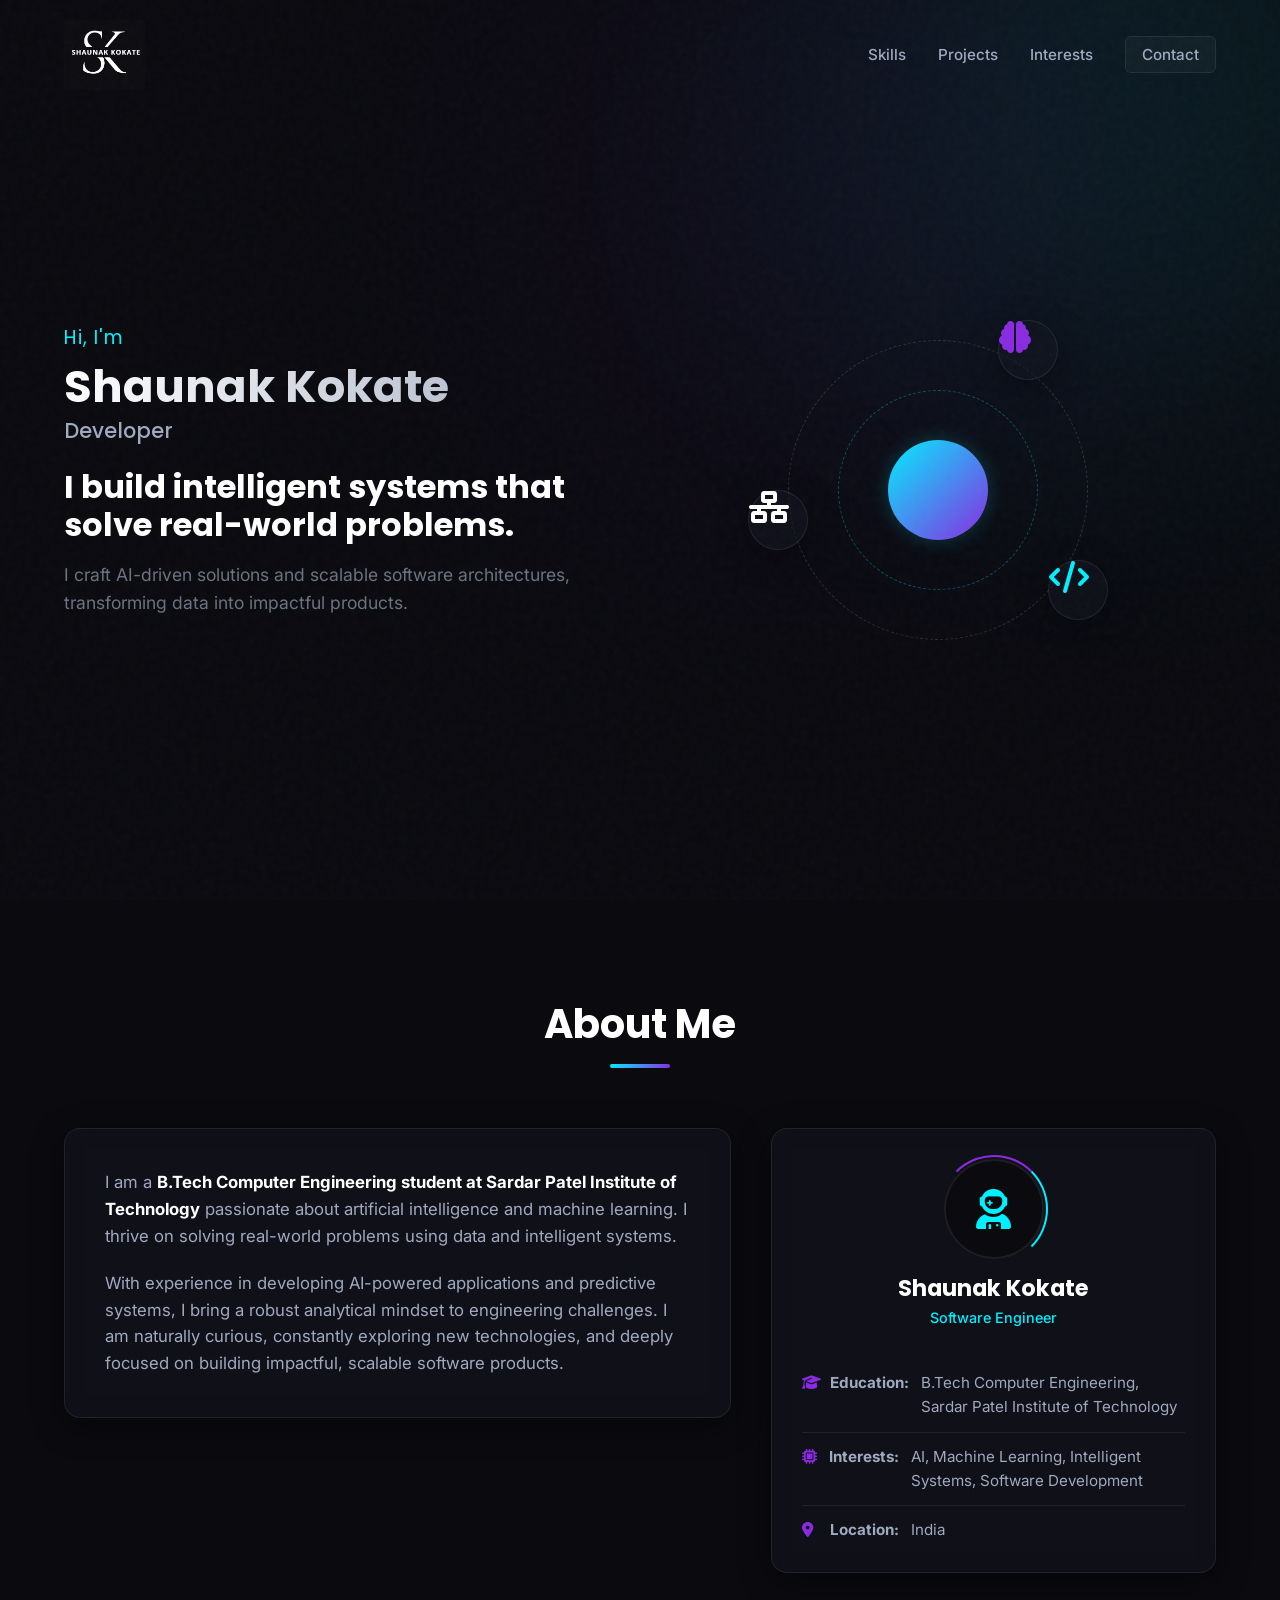
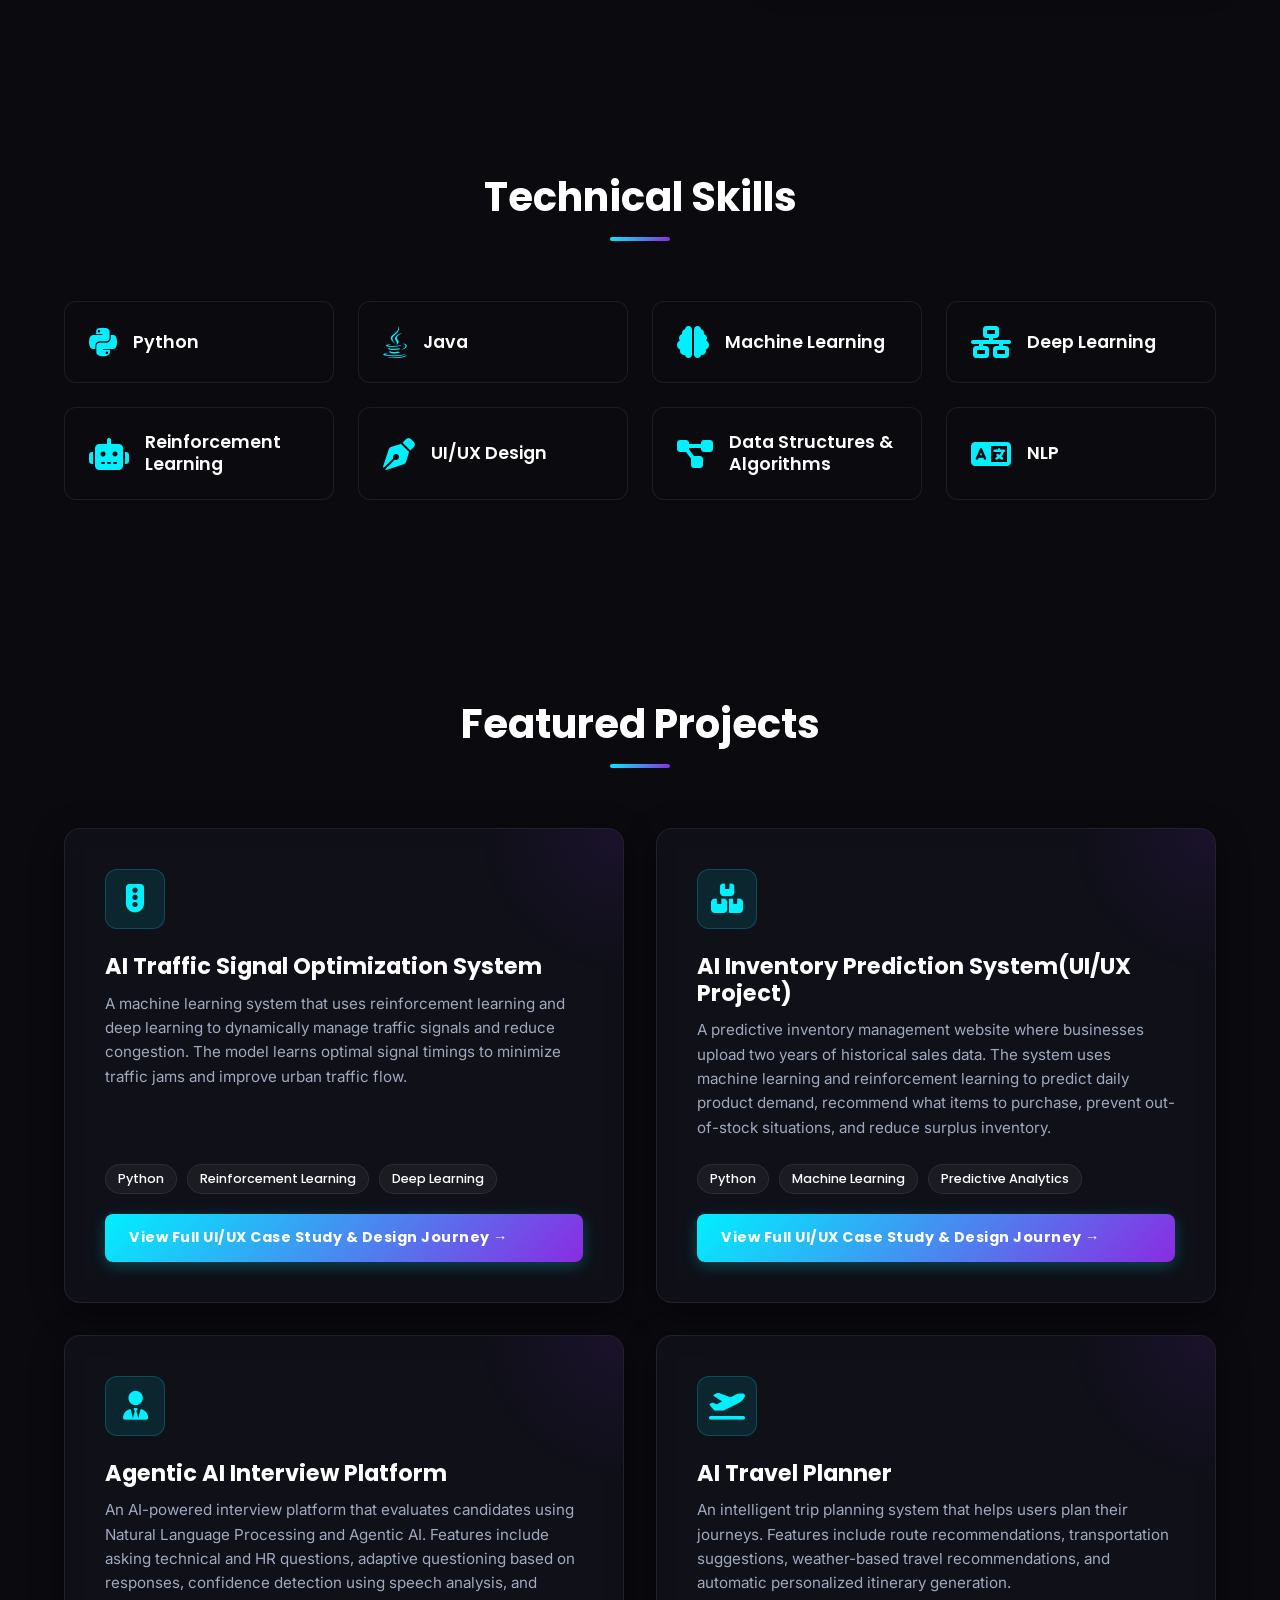
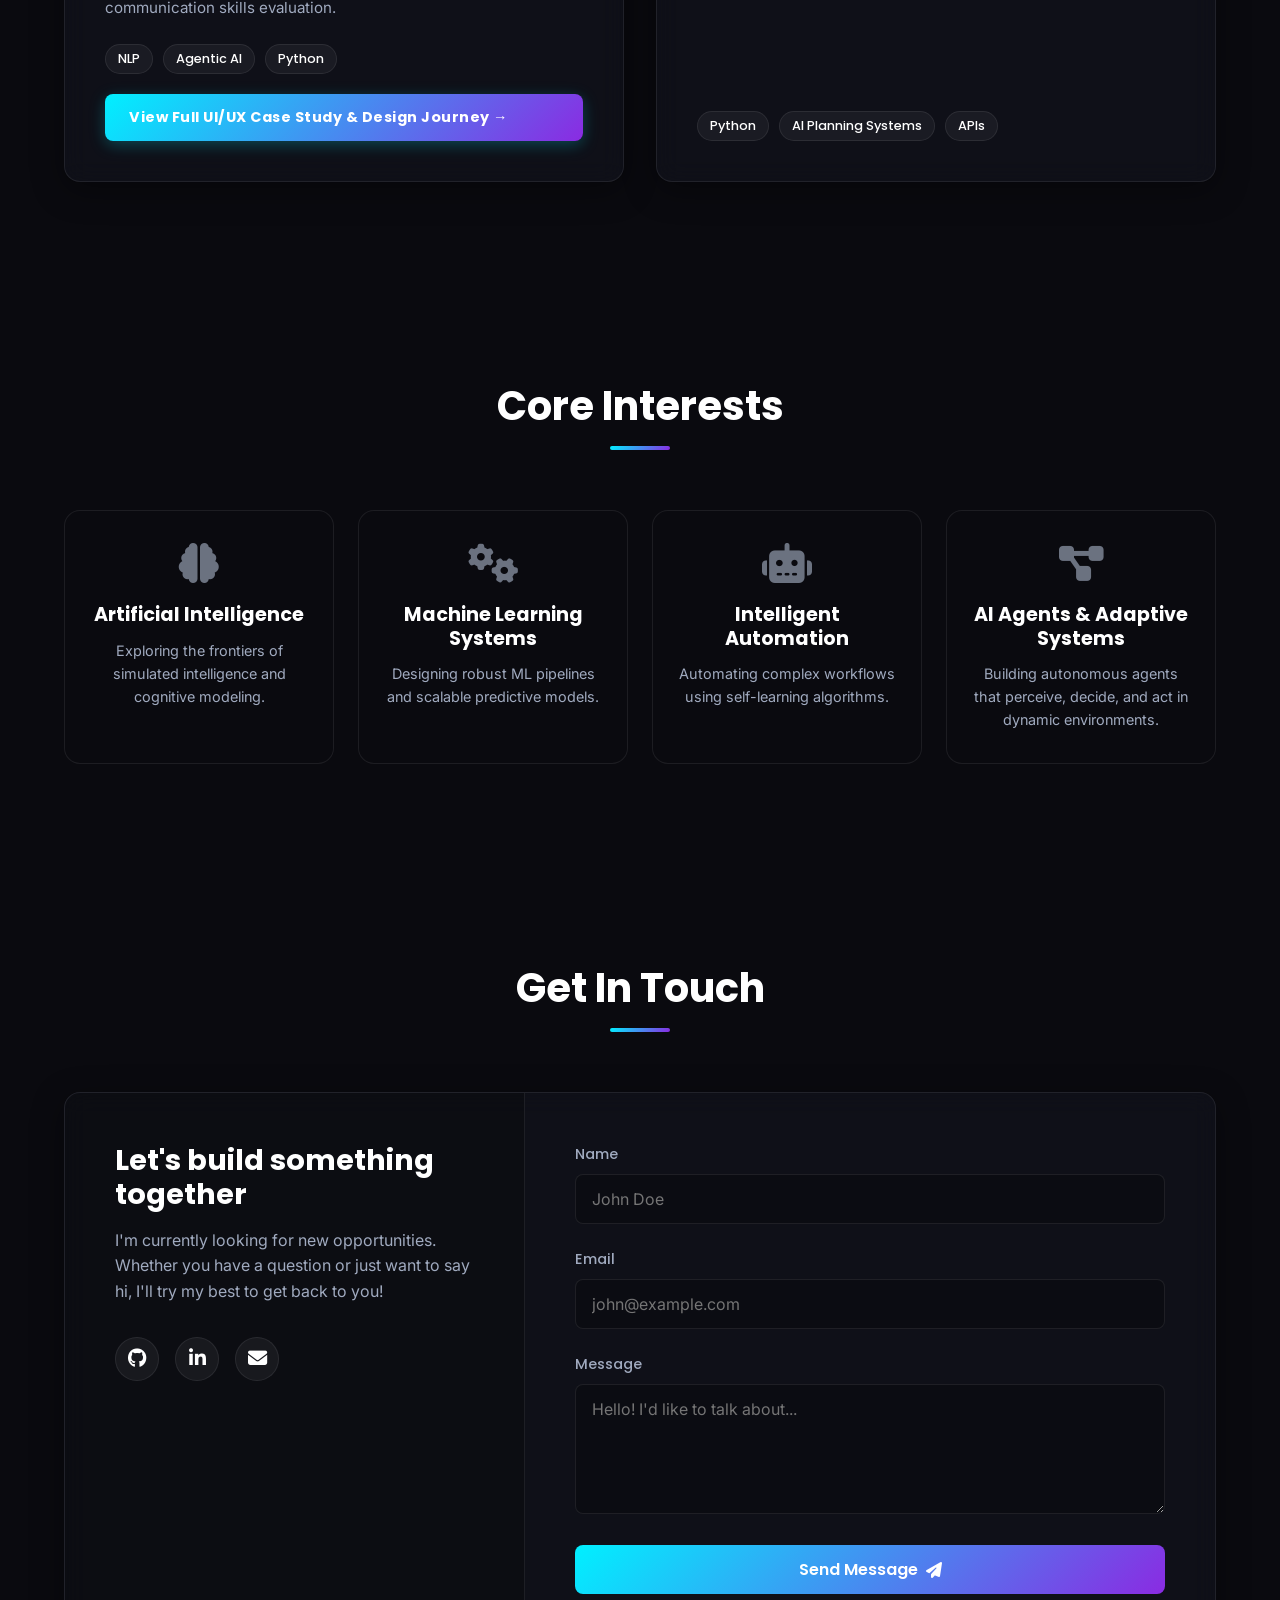
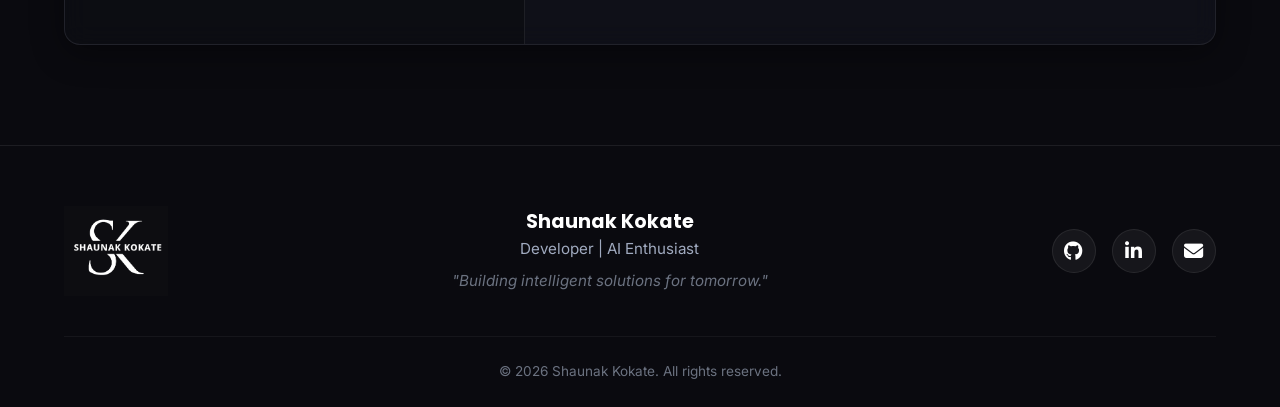
==== commit f71313dd: "Update index.html" ====
--- a/index.html
+++ b/index.html
@@ -173,7 +173,7 @@
                             <i class="fas fa-boxes"></i>
                         </div>
                         <div class="project-content">
-                            <h3>AI Inventory Prediction System</h3>
+                            <h3>AI Inventory Prediction System(UI/UX Project)</h3>
                             <p>A predictive inventory management website where businesses upload two years of historical sales data. The system uses machine learning and reinforcement learning to predict daily product demand, recommend what items to purchase, prevent out-of-stock situations, and reduce surplus inventory.</p>
                             <div class="tech-tags">
                                 <span>Python</span>
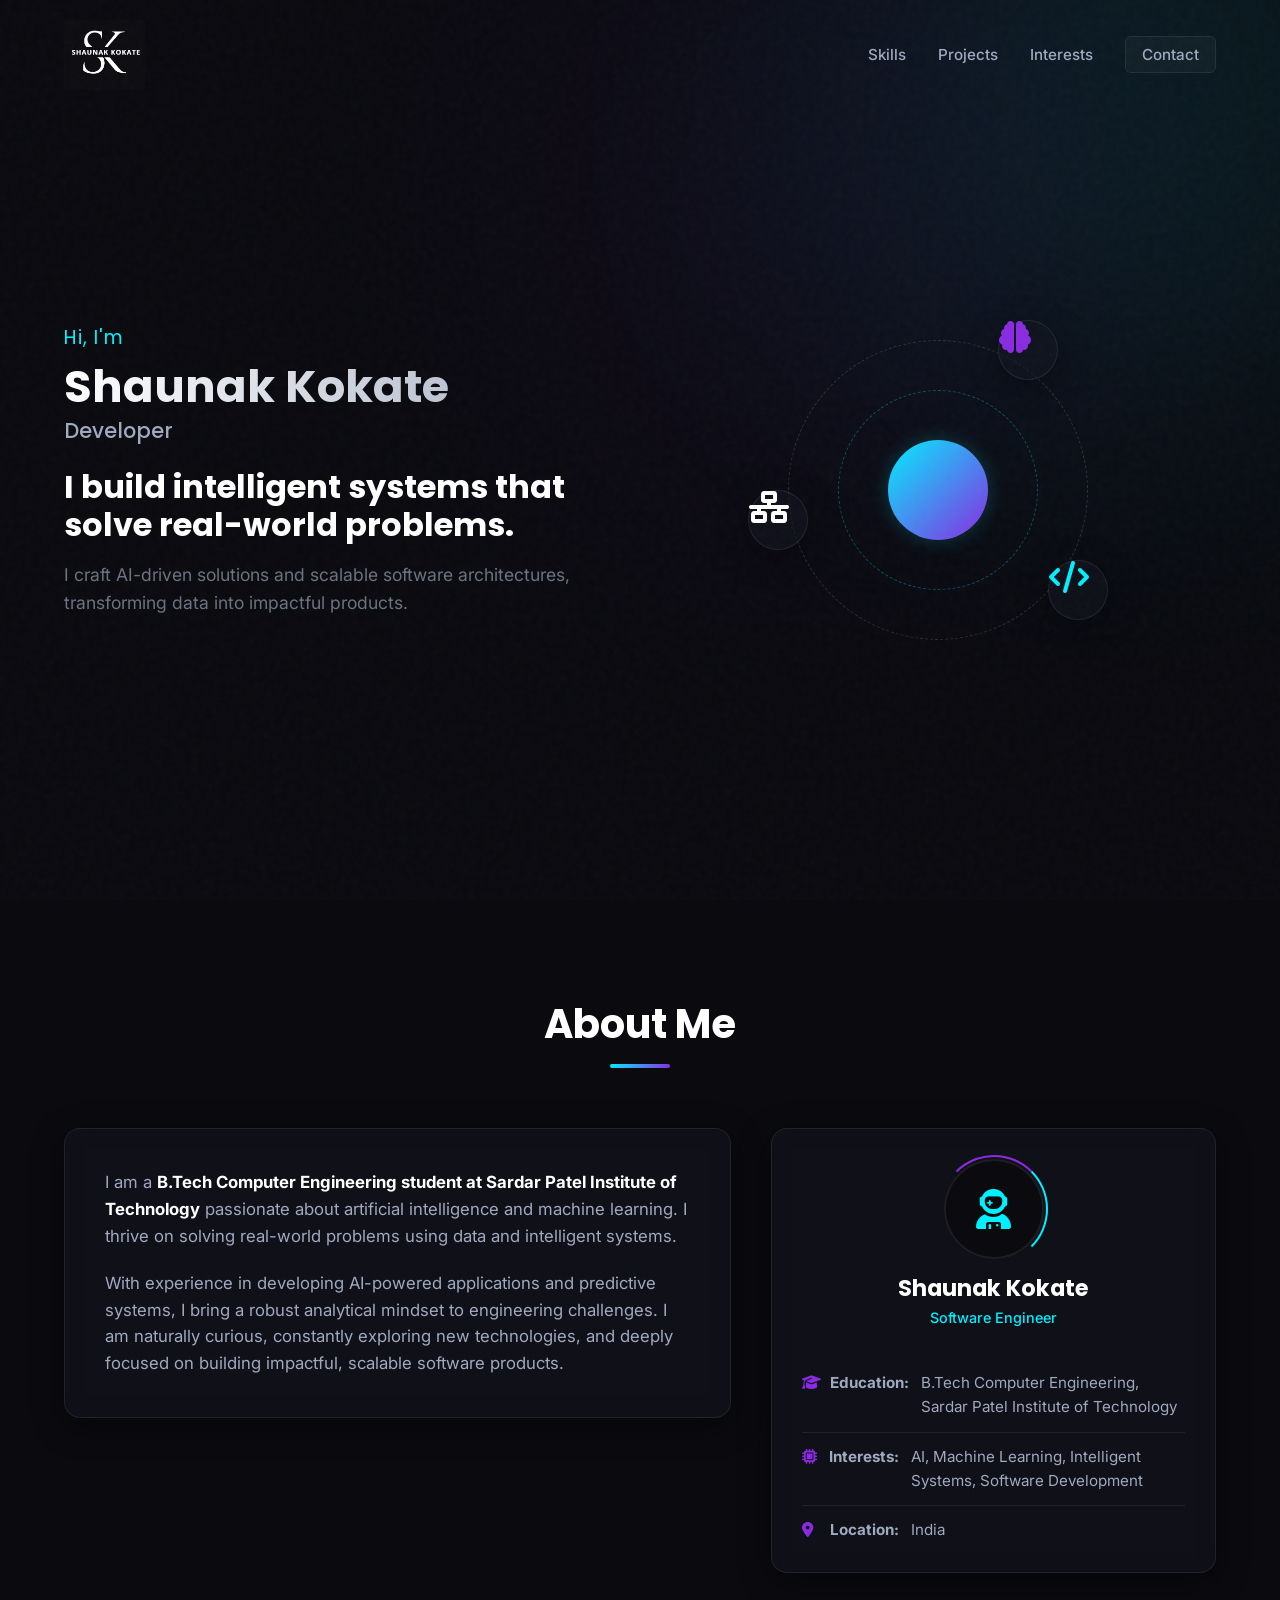
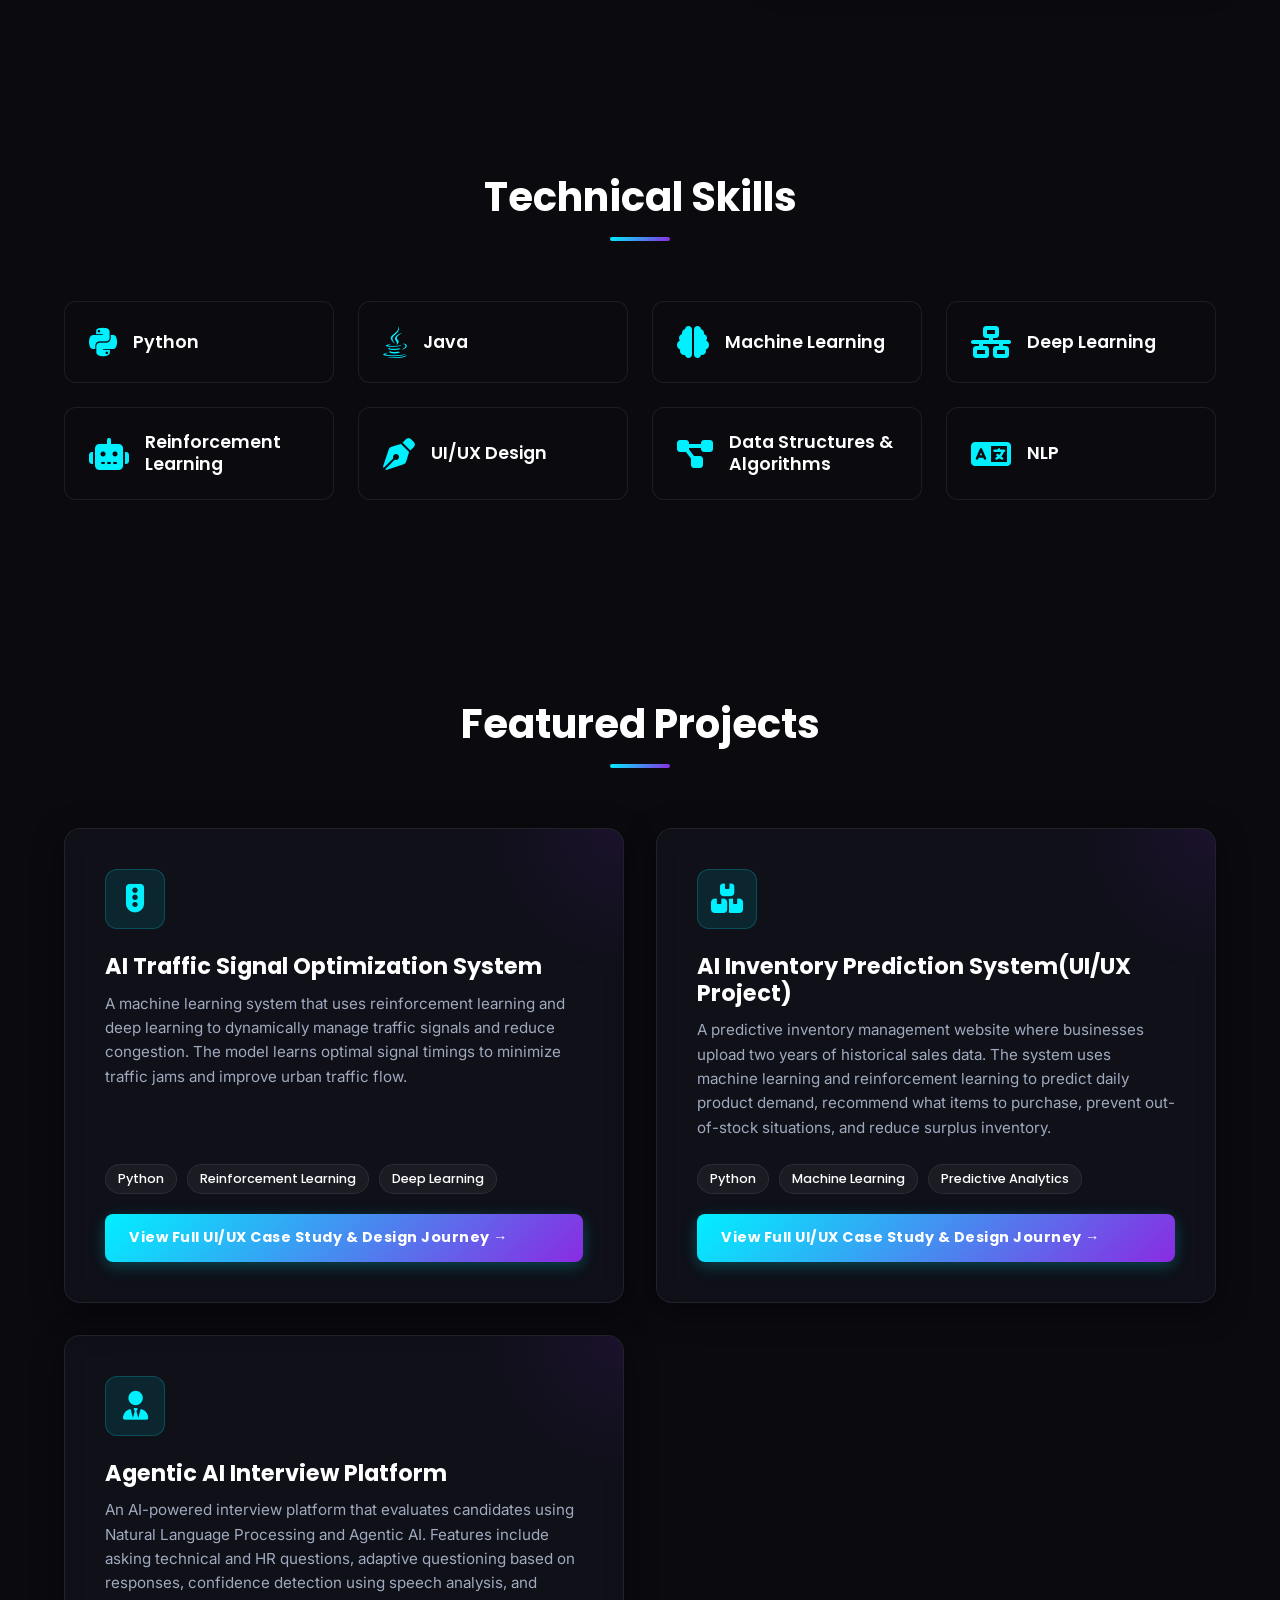
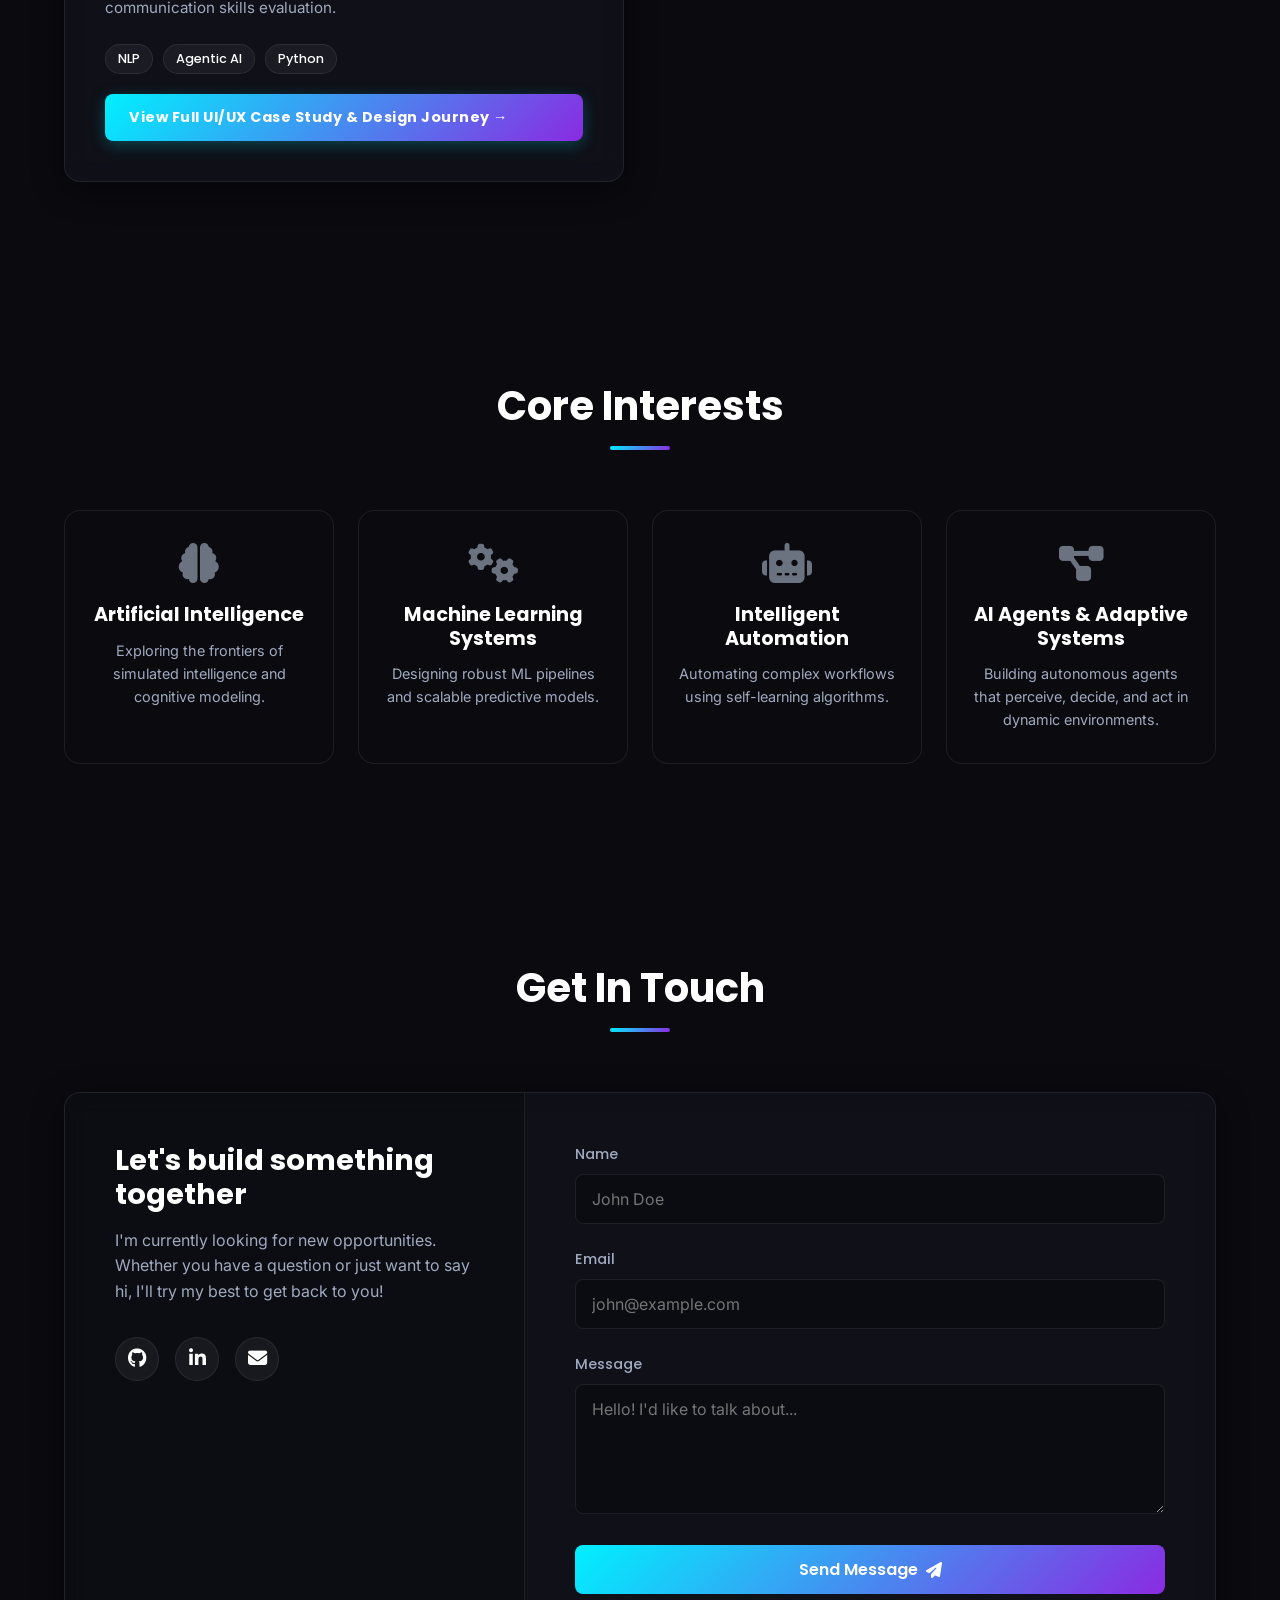
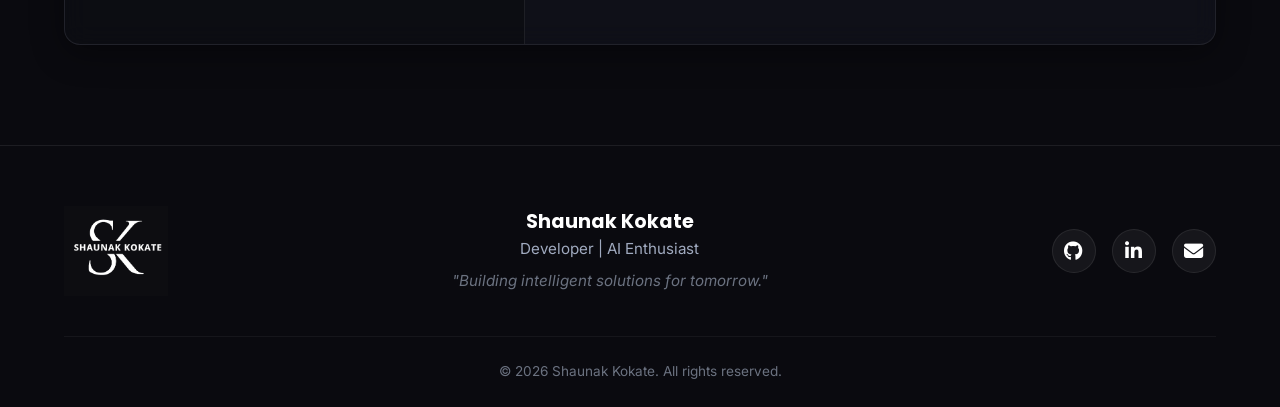
==== commit 1572020f: "Update index.html" ====
--- a/index.html
+++ b/index.html
@@ -201,21 +201,7 @@
                         </div>
                     </div>
 
-                    <!-- Project 4 -->
-                    <div class="project-card card-glass fade-in-up" style="animation-delay: 0.2s;">
-                        <div class="project-icon">
-                            <i class="fas fa-plane-departure"></i>
-                        </div>
-                        <div class="project-content">
-                            <h3>AI Travel Planner</h3>
-                            <p>An intelligent trip planning system that helps users plan their journeys. Features include route recommendations, transportation suggestions, weather-based travel recommendations, and automatic personalized itinerary generation.</p>
-                            <div class="tech-tags">
-                                <span>Python</span>
-                                <span>AI Planning Systems</span>
-                                <span>APIs</span>
-                            </div>
-                        </div>
-                    </div>
+                    
                 </div>
             </div>
         </section>
